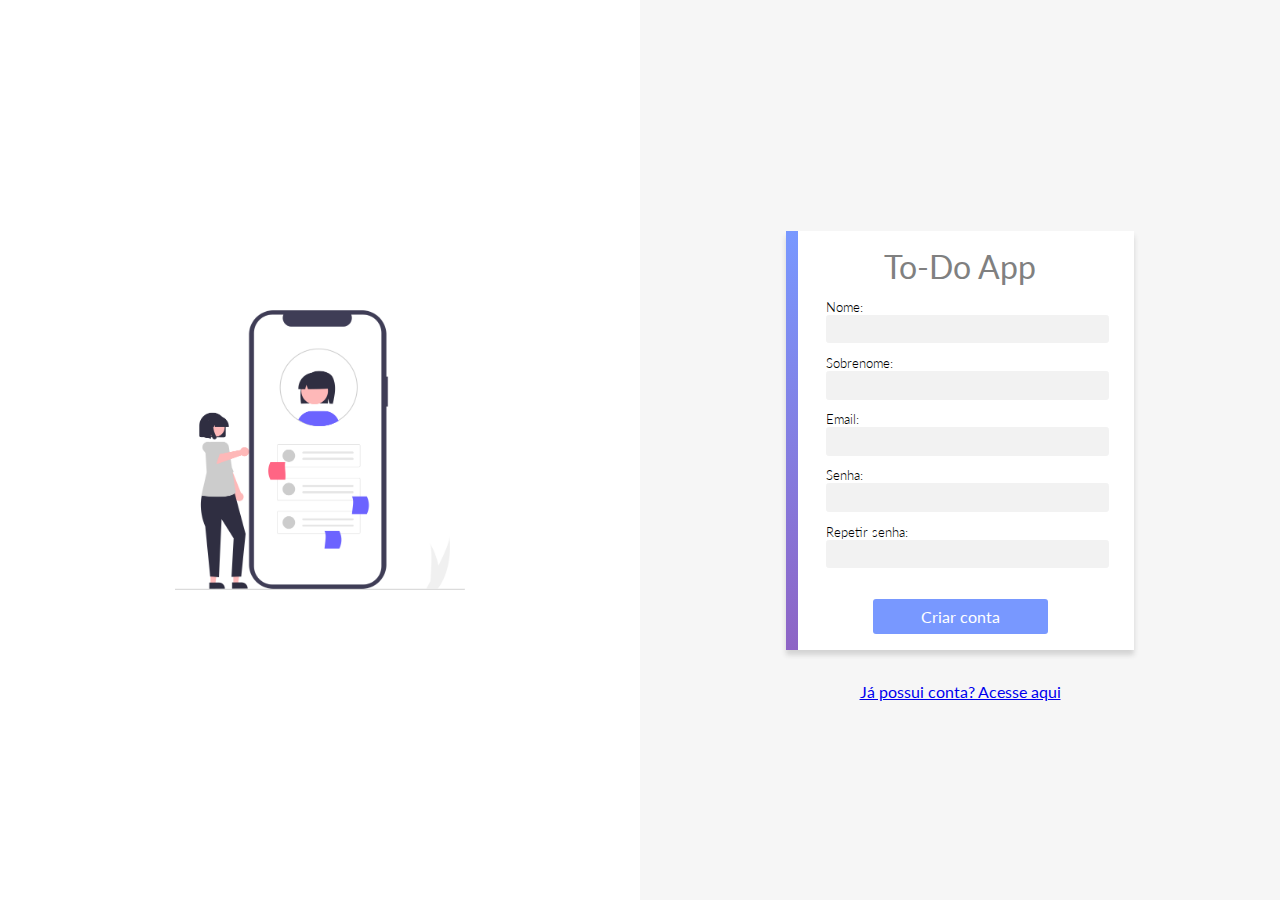
==== signup.html @ 208f57d7 ":tada: authentication complete" ====
<!DOCTYPE html>
<html lang="pt-BR">

<head>
  <meta charset="UTF-8">
  <meta http-equiv="X-UA-Compatible" content="IE=edge">
  <meta name="viewport" content="width=device-width, initial-scale=1.0">
  <title>To-Do App</title>

  <!-- ---------------- estilos compartilhados entre login e signup ---------------- -->
  <link rel="stylesheet" href="styles/acesso.css">

  <!-- ---------------------- lógica aplicada no registro -------------------- -->
  <script src="/scripts/utils.js" defer></script>
  <script src="/scripts/signup.js" defer></script>

</head>

<body>

  <div class="left">
    <img src="./assets/pessoa-signup.png" alt="">
  </div>
  <div class="right">
    <form data-form-signup id="form-signup">
      <div class="form-header">
        <p>To-Do App</p>
      </div>

      <label>
        Nome:
        <input id="firstName" type="text" name="firstName" required>
      </label>
      <label>
        Sobrenome:
        <input id="lastName" type="text" name="lastName" required>
      </label>
      <label>
        Email:
        <input id="email" type="email" name="email" pattern="^[a-z0-9.]+@[a-z0-9]+.[a-z]+(.[a-z]+)?$" required>
      </label>
      <label>
        Senha:
        <input data-password type="password" name="password" required>
      </label>
      <label>
        Repetir senha:
        <input data-password type="password" name="passwordConfirm" required>
      </label>

      <button>Criar conta</button>

    </form>
    <div class="ingressar">
      <a href="index.html">Já possui conta? Acesse aqui</a>
    </div>
  </div>

</body>

</html>
---- styles/acesso.css ----
@import url('./common.css');

body{
  display: flex;
}

h1 {
  color: rgb(116, 116, 116);
  font-weight: 300;
  margin: .5em 0;
}

form {
  position: relative;
  max-width: 26em;
  background-color: white;
  display: flex;
  align-items: center;
  flex-direction: column;
  margin: 2em auto;
  box-shadow: 0 5px 5px lightgrey;
  padding: 1em 2.5em;
  box-sizing: border-box;
}

form:after {
  position: absolute;
  content: '';
  width: .7em;
  height: 100%;
  top: 0;
  left: 0;
  background: linear-gradient(var(--primary), var(--secondary));
}


input {
  width: 100%;
  padding: .4em .5em;
  background-color: var(--app-grey);
  border: 1px solid var(--app-grey);
  border-radius: .2em;
}

input:focus {
  outline: none;
  border: 1px solid lightgrey;
}

label {
  width: 100%;
  font-weight: 300;
  margin-bottom: -.1em;
  margin-top: 1em;
  font-size: .8em;
}

button {
  padding: .5em 3em;
  background-color: var(--primary);
  color: white;
  margin-top: 2em;
  font-weight: 400;
  font-size: 1em;
}

.form-header {
  color: grey;
  font-size: 2em;
}
.ingressar{
  text-align: center;
}
.left{
  width: 50%;  
  background-color: white;
  text-align: center;
  display: flex;
  align-items: center;
  justify-content: center;
}
.left img{
  width:60%;
}
.right{
  width: 50%;
  display: flex;
  flex-direction: column;
  align-items: center;
  justify-content: center;
}

.invalidInput {
  border: 1px solid #f00
}
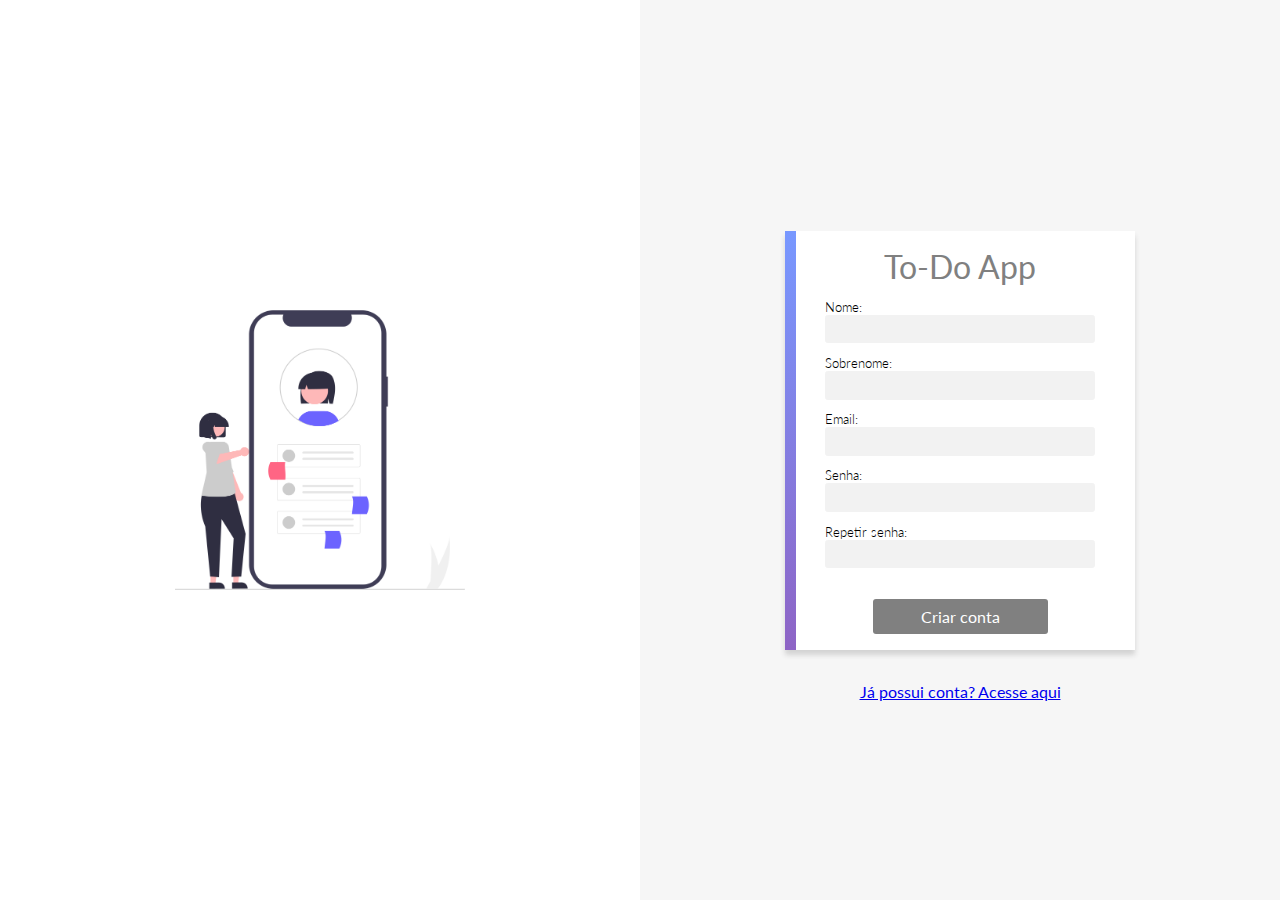
==== commit 05b8bdbd: "validation refactor" ====
--- a/signup.html
+++ b/signup.html
@@ -9,11 +9,6 @@
 
   <!-- ---------------- estilos compartilhados entre login e signup ---------------- -->
   <link rel="stylesheet" href="styles/acesso.css">
-
-  <!-- ---------------------- lógica aplicada no registro -------------------- -->
-  <script src="/scripts/utils.js" defer></script>
-  <script src="/scripts/signup.js" defer></script>
-
 </head>
 
 <body>
@@ -30,32 +25,40 @@
       <label>
         Nome:
         <input id="firstName" type="text" name="firstName" required>
+        <span class="message"></span>
       </label>
       <label>
         Sobrenome:
         <input id="lastName" type="text" name="lastName" required>
+        <span class="message"></span>
       </label>
       <label>
         Email:
-        <input id="email" type="email" name="email" pattern="^[a-z0-9.]+@[a-z0-9]+.[a-z]+(.[a-z]+)?$" required>
+        <input id="email" type="email" name="email" required>
+        <span class="message"></span>
       </label>
       <label>
         Senha:
         <input data-password type="password" name="password" required>
+        <span class="message"></span>
       </label>
       <label>
         Repetir senha:
         <input data-password type="password" name="passwordConfirm" required>
+        <span class="message"></span>
       </label>
 
-      <button>Criar conta</button>
+      <button type="submit" disabled >Criar conta</button>
 
     </form>
     <div class="ingressar">
       <a href="index.html">Já possui conta? Acesse aqui</a>
     </div>
   </div>
-
+  
+  <!-- ---------------------- lógica aplicada no registro -------------------- -->
+  <script type="module" src="/scripts/utils.js"></script>
+  <script type="module" src="/scripts/signup.js"></script>
 </body>
 
 </html>--- a/styles/acesso.css
+++ b/styles/acesso.css
@@ -21,6 +21,7 @@
   box-shadow: 0 5px 5px lightgrey;
   padding: 1em 2.5em;
   box-sizing: border-box;
+  width: 350px; 
 }
 
 form:after {
@@ -35,7 +36,6 @@
 
 
 input {
-  width: 100%;
   padding: .4em .5em;
   background-color: var(--app-grey);
   border: 1px solid var(--app-grey);
@@ -53,6 +53,8 @@
   margin-bottom: -.1em;
   margin-top: 1em;
   font-size: .8em;
+  display: flex;
+  flex-direction: column;
 }
 
 button {
@@ -62,6 +64,10 @@
   margin-top: 2em;
   font-weight: 400;
   font-size: 1em;
+}
+
+button:disabled {
+  background-color: grey;
 }
 
 .form-header {
@@ -94,3 +100,7 @@
   border: 1px solid #f00
 }
 
+.message {
+  color: red;
+}
+
